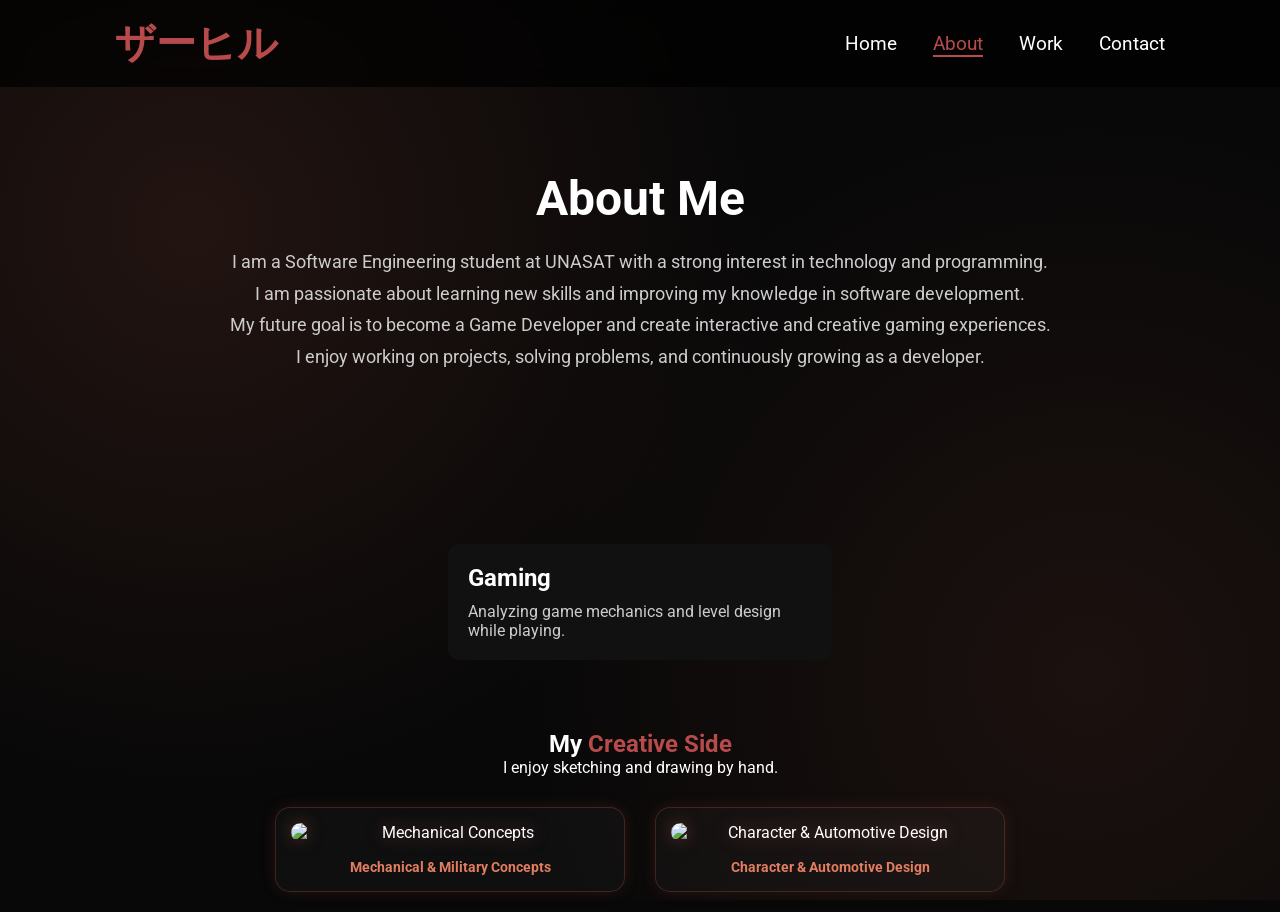
==== about.html @ 8b92abfc "Add files via upload" ====
<!DOCTYPE html>
<html lang="en">
<head>
    <meta charset="UTF-8">
    <meta name="viewport" content="width=device-width, initial-scale=1.0">
    <title>About Me</title>

    <link rel="stylesheet" href="https://cdnjs.cloudflare.com/ajax/libs/font-awesome/6.5.0/css/all.min.css">

    <link rel="stylesheet" href="css/main.css">
    <link rel="stylesheet" href="css/about.css">
</head>

<body>

<header>
    <a href="index.html" class="logo" title="Zaahir">ザーヒル</a>
    <nav>
        <a href="index.html">Home</a>
        <a href="about.html" class="active">About</a>
        <a href="work.html">Work</a>
        <a href="contact.html">Contact</a>
    </nav>
</header>

<section class="about">
    <h2>About Me</h2>
    <p>I am a Software Engineering student at UNASAT with a strong interest in technology and programming.</p>
    <p>I am passionate about learning new skills and improving my knowledge in software development.</p>
    <p>My future goal is to become a Game Developer and create interactive and creative gaming experiences.</p>
    <p>I enjoy working on projects, solving problems, and continuously growing as a developer.</p>
</section>

<div class="hobby-container">
    <div class="hobby-box">
        <h4>Gaming</h4>
        <p>Analyzing game mechanics and level design while playing.</p>
    </div>
</div>

<div class="about-art-section">
    <h2 class="heading">My <span>Creative Side</span></h2>
    <p>I enjoy sketching and drawing by hand.</p>
    
    <div class="art-grid">
        <div class="art-card">
            <img src="img/art/art1.png" alt="Mechanical Concepts">
            <span>Mechanical & Military Concepts</span>
        </div>
        <div class="art-card">
            <img src="img/art/art2.png" alt="Character & Automotive Design">
            <span>Character & Automotive Design</span>
        </div>
    </div>
</div>

</body>
</html>
---- css/main.css ----
@import url('https://fonts.googleapis.com/css2?family=Roboto:wght@400;700&display=swap');

*{
    margin: 0;
    padding: 0;
    box-sizing: border-box;
    text-decoration: none;
    outline: none;
    font-family: 'Roboto', sans-serif;
}

html{
    scroll-behavior: smooth;
}

body{
    width: 100%;
    min-height: 100vh;
    background-color: #000;
    color: white;
}

/* HEADER */
header{
    position: fixed;
    top: 0;
    left: 0;
    width: 100%;
    padding: 1rem 9%;
    display: flex;
    justify-content: space-between;
    align-items: center;
    background: rgba(0,0,0,0.7);
    backdrop-filter: blur(10px);
    z-index: 100;
}

/* LOGO */
.logo{
    font-size: 2.5rem;
    font-weight: 800;
    color: #b74b4b;
    transition: 0.3s;
}

.logo:hover{
    transform: scale(1.1);
}

/* NAV */
nav a{
    font-size: 1.2rem;
    color: white;
    margin-left: 2rem;
    transition: 0.3s;
}

nav a:hover,
nav a.active{
    color: #b74b4b;
    border-bottom: 2px solid #b74b4b;
}

/* SECTION */
section{
    padding: 170px 9%;
}

/* HOME */
.home{
    display: flex;
    justify-content: center;
    align-items: center;
    gap: 5rem;
    min-height: 100vh;
}

/* IMAGE */
.home-img img{
    width: 300px;
    border-radius: 50%;
    box-shadow: 0 0 25px #b74b4b;
    transition: 0.3s;
}

.home-img img:hover{
    transform: scale(1.05);
}

/* CONTENT */
.home-content h1{
    font-size: 4rem;
}

.home-content h3{
    font-size: 2rem;
    margin: 10px 0;
}

.home-content p{
    margin-bottom: 20px;
    font-size: 1.1rem;
}

span{
    color: #b74b4b;
}

/* BUTTON */
.btn{
    background: #b74b4b;
    color: white;
    padding: 12px 25px;
    border-radius: 8px;
    display: inline-block;
    font-weight: bold;
    transition: 0.3s;
    box-shadow: 0 0 10px #b74b4b;
}

.btn:hover{
    transform: scale(1.1);
    box-shadow: 0 0 25px #b74b4b,
                0 0 50px #b74b4b,
                0 0 100px #b74b4b;
}

/* SOCIAL ICONS */
.social-icons{
    margin: 20px 0;
}

.social-icons a{
    display: inline-flex;
    justify-content: center;
    align-items: center;
    width: 50px;
    height: 50px;
    border: 2px solid #b74b4b;
    border-radius: 50%;
    margin-right: 10px;
    font-size: 20px;
    transition: 0.3s;
    color: white;
}

.social-icons a:hover{
    background: #b74b4b;
    color: black;
    transform: scale(1.2);
}

img{
    max-width: 100%;
    height: auto;
}

/* MOBILE */
@media (max-width: 768px){

    nav{
        position: absolute;
        top: 70px;
        right: 0;
        background: #111;
        width: 100%;
        text-align: center;
        padding: 20px 0;
    }

    nav a{
        display: block;
        margin: 15px 0;
        font-size: 1.3rem;
    }

    .home{
        flex-direction: column;
        text-align: center;
        gap: 2rem;
        padding-top: 120px;
    }

    .home-img img{
        width: 200px;
    }

    .home-content h1{
        font-size: 2.5rem;
    }

    .home-content h3{
        font-size: 1.5rem;
    }

    .home-content p{
        font-size: 1rem;
    }

    .social-icons a{
        width: 45px;
        height: 45px;
        font-size: 18px;
    }

    .btn{
        width: 100%;
        text-align: center;
    }
}

body {
    width: 100%;
    min-height: 100vh;
    background-color: #080808; /* Donkere basis */
    color: white;
    /* De subtiele gloed effecten: */
    background-image: 
        radial-gradient(circle at 15% 25%, rgba(139, 69, 55, 0.2) 0%, transparent 45%),
        radial-gradient(circle at 85% 75%, rgba(139, 69, 55, 0.15) 0%, transparent 45%);
    background-attachment: fixed; /* De gloed blijft staan als je scrolt */
    overflow-x: hidden; /* Voorkomt dat je per ongeluk naar opzij scrolt */
}
---- css/about.css ----
.about{
    padding: 170px 9%;
    text-align: center;
}

.about h2{
    font-size: 3rem;
    margin-bottom: 20px;
}

.about p{
    font-size: 1.1rem;
    color: #ccc;
    line-height: 1.8;
}

.hobby-section{
    padding: 50px 9%;
    text-align: center;
}

.hobby-container{
    display: flex;
    justify-content: space-around;
    flex-wrap: wrap;
    gap: 20px;
}

.hobby-box{
    background: #111;
    padding: 20px;
    border-radius: 10px;
    width: 30%;
}

.hobby-box h4{
    font-size: 1.5rem;
    margin-bottom: 10px;
}

.hobby-box p{
    font-size: 1rem;
    color: #ccc;
}

/* Zorgt dat de hele sectie in het midden komt */
.about-art-section {
    margin-top: 50px;
    padding: 20px;
    text-align: center; /* Centreert de tekst */
}

/* Zet de foto-vakjes naast elkaar */
.art-grid {
    display: flex;
    justify-content: center; /* Centreert de vakken */
    gap: 30px;
    flex-wrap: wrap;
    margin-top: 30px;
}

/* Styling voor het vakje om de foto */
.art-card {
    background: rgba(255, 255, 255, 0.05);
    border: 1px solid rgba(139, 69, 55, 0.4);
    border-radius: 15px;
    padding: 15px;
    width: 350px; /* Breedte van je tekening-vak */
}

.art-card img {
    width: 100%; /* Maakt de foto passend in het vakje */
    height: auto;
    border-radius: 10px;
    display: block;
    margin-bottom: 10px;
}

.art-card span {
    color: #e27d60;
    font-size: 0.9rem;
    font-weight: bold;
}

/* De kaarten waar de tekeningen in zitten */
.art-card {
    background: rgba(255, 255, 255, 0.03);
    border: 1px solid rgba(139, 69, 55, 0.4);
    border-radius: 15px;
    padding: 15px;
    width: 350px;
    transition: all 0.4s ease;
    /* Subtiele glow om de kaart heen */
    box-shadow: 0 0 15px rgba(139, 69, 55, 0.2);
}

/* De tekening zelf */
.art-card img {
    width: 100%;
    height: auto;
    border-radius: 10px;
    display: block;
    margin-bottom: 15px;
    transition: all 0.4s ease;
    /* De glow die de lijnen van je tekening laat 'stralen' */
    filter: drop-shadow(0 0 8px rgba(139, 69, 55, 0.6));
}

/* Effect als je er met je muis op gaat staan */
.art-card:hover {
    transform: translateY(-10px);
    border-color: rgba(139, 69, 55, 1);
    box-shadow: 0 0 30px rgba(139, 69, 55, 0.5);
}

.art-card:hover img {
    filter: drop-shadow(0 0 15px rgba(139, 69, 55, 0.9));
    transform: scale(1.02);
}
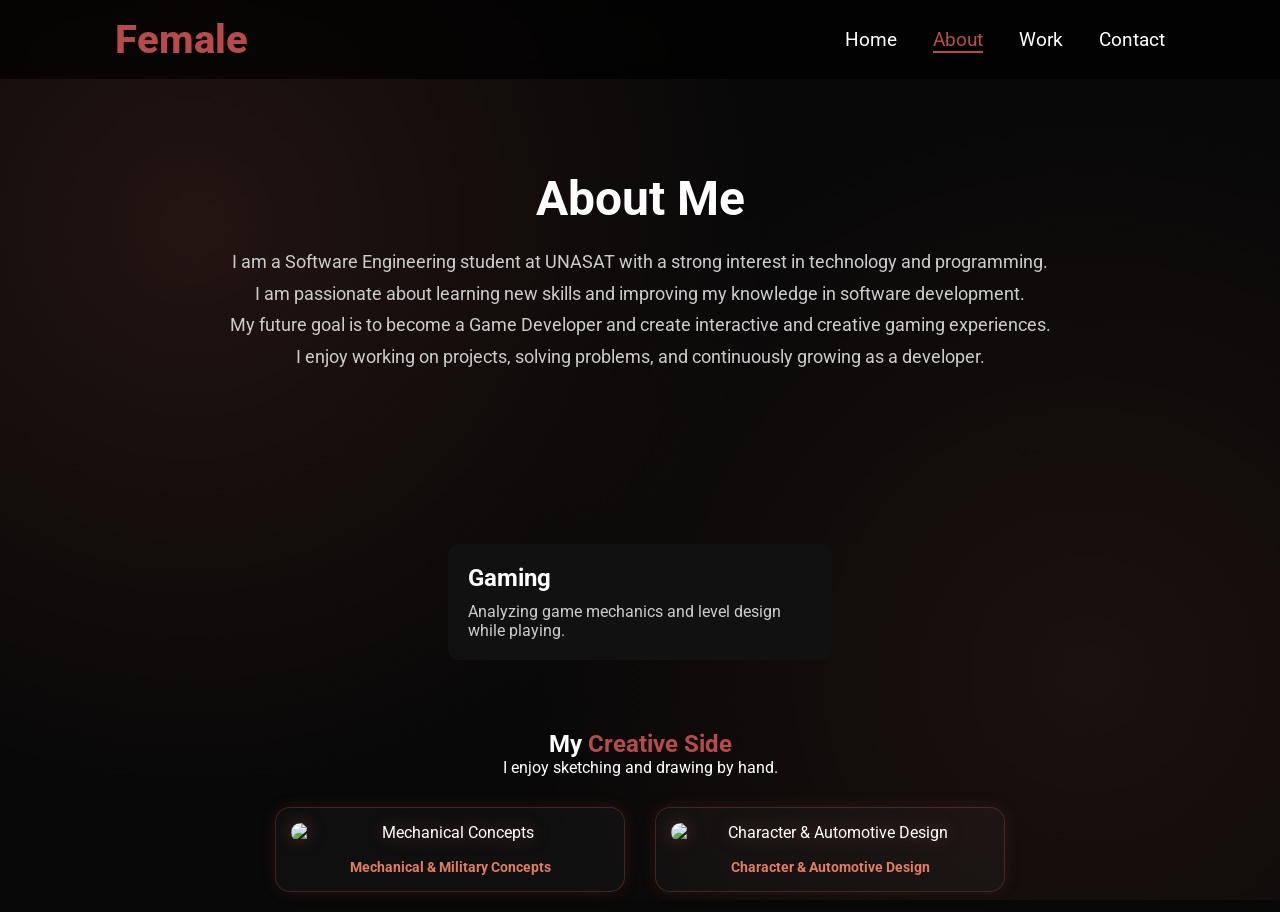
==== commit b28b2fe4: "Update about.html" ====
--- a/about.html
+++ b/about.html
@@ -14,7 +14,7 @@
 <body>
 
 <header>
-    <a href="index.html" class="logo" title="Zaahir">ザーヒル</a>
+    <a href="index.html" class="logo" title="WISHAYA">Female</a>
     <nav>
         <a href="index.html">Home</a>
         <a href="about.html" class="active">About</a>
@@ -55,4 +55,4 @@
 </div>
 
 </body>
-</html>+</html>
